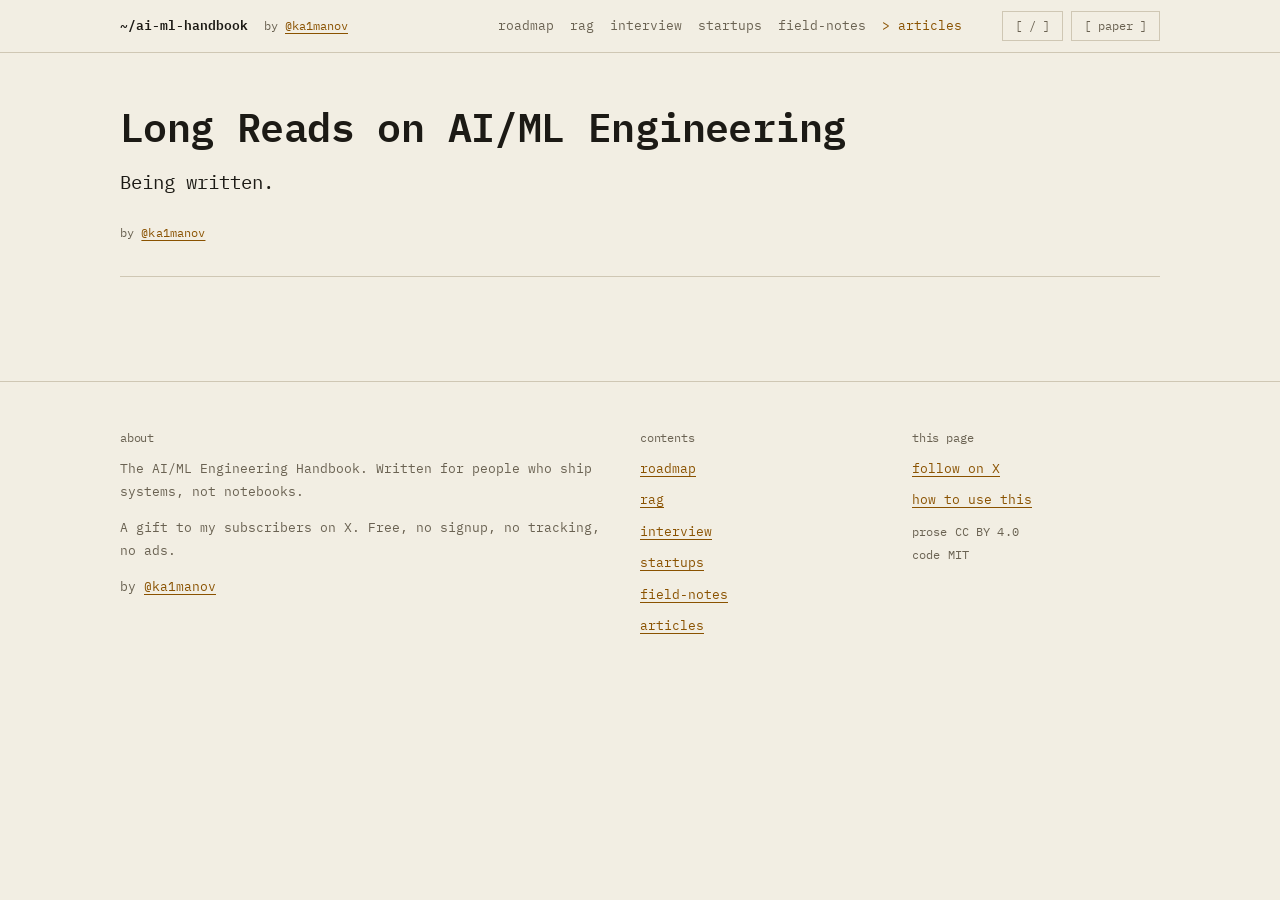
==== articles/index.html @ 07bb716d "feat: landing page, seven-stage roadmap, and page assembler Hero is a training log that doubles as t" ====
<!doctype html>
<html lang="en" data-base="../">
<head>
<meta charset="utf-8">
<meta name="viewport" content="width=device-width, initial-scale=1, viewport-fit=cover">
<title>Long Reads on AI/ML Engineering</title>
<meta name="description" content="Six deep technical articles: transformer internals, inference economics, fine-tuning decisions, evaluation engineering, vector search internals, and agent architectures.">
<link rel="canonical" href="https://ka1manov.github.io/ai-ml-handbook/articles/index.html">
<meta property="og:type" content="website">
<meta property="og:site_name" content="The AI/ML Engineering Handbook">
<meta property="og:title" content="Long Reads on AI/ML Engineering">
<meta property="og:description" content="Six deep technical articles: transformer internals, inference economics, fine-tuning decisions, evaluation engineering, vector search internals, and agent architectures.">
<meta property="og:url" content="https://ka1manov.github.io/ai-ml-handbook/articles/index.html">
<meta property="og:image" content="https://ka1manov.github.io/ai-ml-handbook/assets/img/og-articles.png">
<meta property="og:image:width" content="1200">
<meta property="og:image:height" content="630">
<meta property="og:image:alt" content="Long Reads on AI/ML Engineering — the AI/ML Engineering Handbook by @ka1manov">
<meta name="twitter:card" content="summary_large_image">
<meta name="twitter:site" content="@ka1manov">
<meta name="twitter:creator" content="@ka1manov">
<meta name="twitter:image" content="https://ka1manov.github.io/ai-ml-handbook/assets/img/og-articles.png">
<meta name="author" content="@ka1manov">
<meta name="theme-color" content="#0C0B08" media="(prefers-color-scheme: dark)">
<meta name="theme-color" content="#F2EEE3" media="(prefers-color-scheme: light)">
<script>try{document.documentElement.setAttribute('data-theme',localStorage.getItem('amh:theme')||(matchMedia('(prefers-color-scheme: light)').matches?'light':'dark'))}catch(e){document.documentElement.setAttribute('data-theme','dark')}</script>
<link rel="preconnect" href="https://fonts.googleapis.com">
<link rel="preconnect" href="https://fonts.gstatic.com" crossorigin>
<link rel="stylesheet" href="https://fonts.googleapis.com/css2?family=IBM+Plex+Mono:ital,wght@0,400;0,500;0,600;1,400&display=swap">
<link rel="stylesheet" href="../assets/css/site.css">
<link rel="icon" href="../assets/img/favicon.svg" type="image/svg+xml">
</head>
<body>
<a class="sr-only" href="#main">Skip to content</a>
<header class="topbar">
  <div class="shell topbar__inner">
    <a class="topbar__brand" href="../index.html">~/<span class="topbar__brand-long">ai-ml-</span>handbook</a>
    <span class="topbar__by">by <a href="https://x.com/ka1manov" rel="me noopener" target="_blank">@ka1manov</a></span>
    <nav class="topbar__links" aria-label="Sections">
      <a href="../index.html">roadmap</a>
      <a href="../rag.html">rag</a>
      <a href="../interview.html">interview</a>
      <a href="../startups.html">startups</a>
      <a href="../tips.html">field-notes</a>
      <a href="../articles/index.html">articles</a>
    </nav>
    <div class="topbar__tools">
      <button class="btn" type="button" data-search-open aria-label="Search the handbook">[ / ]</button>
      <button class="btn" type="button" data-theme-toggle>[ crt ]</button>
      <button class="btn" type="button" data-nav-toggle>[ menu ]</button>
    </div>
  </div>
  <div class="shell">
    <nav class="navmenu" id="navmenu" aria-label="Sections, compact" hidden>
      <a href="../index.html">roadmap</a>
      <a href="../rag.html">rag</a>
      <a href="../interview.html">interview</a>
      <a href="../startups.html">startups</a>
      <a href="../tips.html">field-notes</a>
      <a href="../articles/index.html">articles</a>
    </nav>
  </div>
</header>
<main id="main">
<div class="shell">
<section class="pagehead">
<h1>Long Reads on AI/ML Engineering</h1>
<p class="lede">Being written.</p>
<p class="meta">by <a href="https://x.com/ka1manov" rel="me noopener" target="_blank">@ka1manov</a></p>
</section>
</div>
</main>

<footer class="footer">
  <div class="shell footer__grid">
    <div>
      <h2>about</h2>
      <p>The AI/ML Engineering Handbook. Written for people who ship systems, not notebooks.</p>
      <p style="margin-top:var(--sp-3)">A gift to my subscribers on X. Free, no signup, no tracking, no ads.</p>
      <p style="margin-top:var(--sp-3)">by <a href="https://x.com/ka1manov" rel="me noopener" target="_blank">@ka1manov</a></p>
    </div>
    <div>
      <h2>contents</h2>
      <ul>
        <li><a href="../index.html">roadmap</a></li>
        <li><a href="../rag.html">rag</a></li>
        <li><a href="../interview.html">interview</a></li>
        <li><a href="../startups.html">startups</a></li>
        <li><a href="../tips.html">field-notes</a></li>
        <li><a href="../articles/index.html">articles</a></li>
      </ul>
    </div>
    <div>
      <h2>this page</h2>
      <ul>
        <li><a href="https://x.com/ka1manov" rel="noopener" target="_blank">follow on X</a></li>
        <li><a href="../index.html#how-to-use">how to use this</a></li>
        <li><span class="meta">prose CC BY 4.0<br>code MIT</span></li>
      </ul>
    </div>
  </div>
</footer>

<div class="search" id="search" role="dialog" aria-modal="true" aria-label="Search the handbook" hidden>
  <div class="search__panel">
    <input class="search__input" type="search" placeholder="search the handbook…" aria-label="Search query" autocomplete="off" spellcheck="false">
    <ul class="search__results" role="listbox" aria-label="Search results"></ul>
    <p class="search__empty" hidden>No matches.</p>
    <p class="search__foot"><span class="kbd">↑</span> <span class="kbd">↓</span> to move · <span class="kbd">enter</span> to open · <span class="kbd">esc</span> to close</p>
  </div>
</div>

<script src="../assets/js/theme.js" defer></script>
<script src="../assets/js/nav.js" defer></script>
<script src="../assets/js/search.js" defer></script>

</body>
</html>
---- assets/css/site.css ----
/* ==========================================================================
   The AI/ML Engineering Handbook — design system
   Concept: amber-phosphor CRT (dark) / line-printer output (light).
   One bold thing: the amber. Everything else stays quiet.
   ========================================================================== */

/* --------------------------------------------------------------------------
   1. Tokens — light (printout) on bare :root
   -------------------------------------------------------------------------- */
:root {
  --bg: #F2EEE3;
  --bg-raised: #FBF9F3;
  --bg-inset: #E7E1D3;
  --border: #CFC7B4;
  --border-strong: #A89C82;
  --graph: #7A7161;
  --text: #1C1A15;
  --text-dim: #6A6252;
  --accent: #8A5200;
  --accent-soft: rgba(138, 82, 0, 0.10);
  --ok: #2D6A22;
  --warn: #A33E12;
  --selection: rgba(138, 82, 0, 0.18);

  --font-mono: "IBM Plex Mono", ui-monospace, SFMono-Regular, Menlo, Consolas, monospace;
  --font-prose: var(--font-mono);

  --step--1: 13px;
  --step-body: 15px;   /* long-form reading size */
  --step-0: 16px;
  --step-1: 19px;
  --step-2: 23px;
  --step-3: 30px;
  --step-4: 40px;
  --micro: 12px;

  --measure: 66ch;
  --shell: 1120px;
  --lh-prose: 1.8;

  --sp-1: 4px;
  --sp-2: 8px;
  --sp-3: 12px;
  --sp-4: 16px;
  --sp-5: 24px;
  --sp-6: 32px;
  --sp-7: 48px;
  --sp-8: 72px;
  --sp-9: 104px;

  color-scheme: light;
}

/* Dark (CRT) — defined twice so the toggle wins in both directions
   and no color has its only definition inside a media query. */
@media (prefers-color-scheme: dark) {
  :root:not([data-theme="light"]) {
    --bg: #0C0B08;
    --bg-raised: #14120D;
    --bg-inset: #080704;
    --border: #2A2620;
    --border-strong: #4A4438;
  --graph: #7E7768;
    --graph: #7E7768;
    --text: #E2DCCE;
    --text-dim: #968E7C;
    --accent: #FFB000;
    --accent-soft: rgba(255, 176, 0, 0.09);
    --ok: #7BC96F;
    --warn: #E8804A;
    --selection: rgba(255, 176, 0, 0.22);
    color-scheme: dark;
  }
}

:root[data-theme="dark"] {
  --bg: #0C0B08;
  --bg-raised: #14120D;
  --bg-inset: #080704;
  --border: #2A2620;
  --border-strong: #4A4438;
  --text: #E2DCCE;
  --text-dim: #968E7C;
  --accent: #FFB000;
  --accent-soft: rgba(255, 176, 0, 0.09);
  --ok: #7BC96F;
  --warn: #E8804A;
  --selection: rgba(255, 176, 0, 0.22);
  color-scheme: dark;
}

/* --------------------------------------------------------------------------
   2. Reset
   -------------------------------------------------------------------------- */
*, *::before, *::after { box-sizing: border-box; }

html {
  -webkit-text-size-adjust: 100%;
  scroll-behavior: smooth;
  scroll-padding-top: 88px;
}

body {
  margin: 0;
  background: var(--bg);
  color: var(--text);
  font-family: var(--font-prose);
  font-size: var(--step-0);
  line-height: var(--lh-prose);
  font-weight: 400;
  -webkit-font-smoothing: antialiased;
  text-rendering: optimizeLegibility;
  padding-bottom: env(safe-area-inset-bottom, 0px);
  overflow-wrap: break-word;
}

::selection { background: var(--selection); }

img, svg { max-width: 100%; }
img { height: auto; }
[hidden] { display: none !important; }

:focus-visible {
  outline: 2px solid var(--accent);
  outline-offset: 2px;
  border-radius: 1px;
}
:focus:not(:focus-visible) { outline: none; }

.sr-only {
  position: absolute; width: 1px; height: 1px;
  padding: 0; margin: -1px; overflow: hidden;
  clip: rect(0 0 0 0); white-space: nowrap; border: 0;
}

/* --------------------------------------------------------------------------
   3. Shell + layout
   -------------------------------------------------------------------------- */
.shell {
  max-width: var(--shell);
  margin-inline: auto;
  padding-inline: clamp(16px, 4vw, 40px);
}

.prose { max-width: var(--measure); }
.prose > * + * { margin-top: 1.1em; }
.prose > h2 + *, .prose > h3 + *, .prose > h4 + * { margin-top: .6em; }

.scroll-x {
  overflow-x: auto;
  -webkit-overflow-scrolling: touch;
  border: 1px solid var(--border);
  background: var(--bg-raised);
}

.grid-2, .grid-3 { display: grid; gap: var(--sp-4); }
@media (min-width: 720px) { .grid-2 { grid-template-columns: repeat(2, 1fr); } }
@media (min-width: 900px) { .grid-3 { grid-template-columns: repeat(3, 1fr); } }

/* --------------------------------------------------------------------------
   4. Typography
   -------------------------------------------------------------------------- */
h1, h2, h3, h4, h5, h6 {
  font-family: var(--font-mono);
  font-weight: 600;
  line-height: 1.25;
  letter-spacing: -0.015em;
  margin: 0;
  text-wrap: balance;
}

h1 { font-size: clamp(var(--step-3), 5.2vw, var(--step-4)); }
h2 { font-size: clamp(var(--step-2), 3.4vw, var(--step-3)); }
h3 { font-size: var(--step-1); }
h4 { font-size: var(--step-0); font-weight: 600; }

.prose h2 {
  margin-top: var(--sp-8);
  padding-top: var(--sp-4);
  border-top: 1px solid var(--border);
}
.prose h3 { margin-top: var(--sp-6); }
.prose h4 { margin-top: var(--sp-5); color: var(--accent); }

p { margin: 0; }

.lede {
  font-size: var(--step-1);
  line-height: 1.65;
  color: var(--text);
}

a {
  color: var(--accent);
  text-decoration-thickness: 1px;
  text-underline-offset: 3px;
}
a:hover { background: var(--accent-soft); }

strong, b { font-weight: 600; color: var(--text); }
em, i { font-style: italic; }

small { font-size: var(--step--1); }

ul, ol { margin: 0; padding-left: 1.6em; }
.prose li + li { margin-top: .45em; }
.prose ul { list-style: none; padding-left: 1.3em; }
.prose ul > li { position: relative; }
.prose ul > li::before {
  content: "-";
  position: absolute;
  left: -1.3em;
  color: var(--accent);
}
.prose ol { list-style: decimal; }
.prose ol::marker { color: var(--accent); }

blockquote {
  margin: var(--sp-5) 0;
  padding-left: var(--sp-4);
  border-left: 2px solid var(--accent);
  color: var(--text-dim);
}

hr, .rule {
  border: 0;
  border-top: 1px solid var(--border);
  margin: var(--sp-7) 0;
}

code {
  font-family: var(--font-mono);
  font-size: 0.92em;
  background: var(--bg-inset);
  border: 1px solid var(--border);
  padding: 0.08em 0.38em;
  white-space: nowrap;
}

pre {
  margin: var(--sp-5) 0;
  padding: var(--sp-4);
  background: var(--bg-inset);
  border: 1px solid var(--border);
  overflow-x: auto;
  -webkit-overflow-scrolling: touch;
  font-size: var(--step--1);
  line-height: 1.7;
  tab-size: 2;
}
pre code {
  background: none; border: 0; padding: 0;
  white-space: pre; font-size: inherit;
}

/* Minimal, hand-applied highlighting. No library, no runtime cost. */
.c-kw { color: var(--accent); }
.c-str { color: var(--ok); }
.c-num { color: var(--ok); }
.c-com { color: var(--text-dim); font-style: italic; }
.c-fn { color: var(--text); font-weight: 600; }

/* --------------------------------------------------------------------------
   5. Tables — nvidia-smi ruling: the border does the separating
   -------------------------------------------------------------------------- */
table {
  border-collapse: collapse;
  width: 100%;
  min-width: 520px;
  font-size: var(--step--1);
  line-height: 1.6;
}
caption {
  caption-side: bottom;
  padding-top: var(--sp-3);
  color: var(--text-dim);
  font-size: var(--micro);
  text-align: left;
}
th, td {
  padding: var(--sp-3) var(--sp-4);
  text-align: left;
  vertical-align: top;
  border-bottom: 1px solid var(--border);
}
th {
  font-weight: 600;
  color: var(--accent);
  border-bottom: 1px solid var(--border-strong);
  white-space: nowrap;
}
tbody tr:last-child td { border-bottom: 0; }
td code { white-space: nowrap; }

/* --------------------------------------------------------------------------
   6. Window chrome
   -------------------------------------------------------------------------- */
.win {
  border: 1px solid var(--border);
  background: var(--bg-raised);
}
.win__bar {
  display: flex;
  align-items: center;
  gap: var(--sp-3);
  padding: var(--sp-2) var(--sp-3);
  border-bottom: 1px solid var(--border);
  background: var(--bg-inset);
  font-size: var(--micro);
  color: var(--text-dim);
}
.win__dots { letter-spacing: 0.1em; color: var(--graph); }
.win__title { flex: 1; min-width: 0; overflow: hidden; text-overflow: ellipsis; white-space: nowrap; }
.win__body { padding: var(--sp-5); }
@media (min-width: 720px) { .win__body { padding: var(--sp-6); } }

/* --------------------------------------------------------------------------
   7. Prompt lines + log lines
   -------------------------------------------------------------------------- */
.prompt {
  font-size: var(--step--1);
  color: var(--text-dim);
  margin: 0 0 var(--sp-3);
}
.prompt::before {
  content: "$ ";
  color: var(--accent);
}

.cursor {
  display: inline-block;
  width: 0.55em;
  height: 1.05em;
  background: var(--accent);
  vertical-align: text-bottom;
  animation: blink 1.15s steps(2, start) infinite;
}
@keyframes blink { to { visibility: hidden; } }

/* Metadata as a log line, never as middle-dot-joined chrome */
.meta {
  font-size: var(--micro);
  color: var(--text-dim);
  letter-spacing: 0.01em;
}
.meta b { color: var(--text-dim); font-weight: 400; }
.meta .k { color: var(--text-dim); }
.meta .v { color: var(--text); }
.meta .sep { color: var(--graph); padding-inline: var(--sp-2); }

.log { font-size: var(--step--1); line-height: 1.85; }
.log__row { display: block; }
.log__t { display: none; }
.log__lvl { color: var(--text-dim); margin-right: var(--sp-2); }
.log__msg { display: inline; }

/* The timestamp column is atmosphere, not information: it only appears
   where there is room for it without squeezing the message. */
@media (min-width: 620px) {
  .log__row { display: flex; gap: var(--sp-3); align-items: baseline; }
  .log__t { display: block; color: var(--text-dim); flex: none; }
  .log__lvl { flex: none; width: 5.5ch; margin-right: 0; }
  .log__msg { display: block; min-width: 0; }
}
.log__lvl--ok { color: var(--ok); }
.log__lvl--warn { color: var(--warn); }

/* --------------------------------------------------------------------------
   8. Topbar + footer
   -------------------------------------------------------------------------- */
.topbar {
  position: sticky;
  top: 0;
  z-index: 40;
  background: var(--bg);
  border-bottom: 1px solid var(--border);
  padding-top: env(safe-area-inset-top, 0px);
}
.topbar__inner {
  display: flex;
  align-items: center;
  flex-wrap: wrap;
  gap: var(--sp-3);
  min-height: 52px;
  padding-block: var(--sp-2);
}
@media (min-width: 620px) { .topbar__inner { gap: var(--sp-4); } }
.topbar__brand {
  font-weight: 600;
  font-size: var(--step--1);
  color: var(--text);
  text-decoration: none;
  white-space: nowrap;
}
.topbar__brand:hover { background: none; color: var(--accent); }
/* The byline is repeated in the page header and footer, so the topbar
   can drop it rather than overflow on a phone. */
.topbar__by { display: none; }
.topbar__brand-long { display: none; }
@media (min-width: 560px) { .topbar__brand-long { display: inline; } }
@media (min-width: 720px) {
  .topbar__by {
    display: inline;
    font-size: var(--micro);
    color: var(--text-dim);
    white-space: nowrap;
  }
}
.topbar__links {
  display: none;
  gap: var(--sp-4);
  margin-left: auto;
  font-size: var(--step--1);
}
.topbar__links a { color: var(--text-dim); text-decoration: none; }
.topbar__links a:hover { color: var(--accent); background: none; }
.topbar__links a[aria-current="page"] { color: var(--accent); }
.topbar__links a[aria-current="page"]::before { content: "> "; }
.topbar__tools { display: flex; gap: var(--sp-2); margin-left: auto; }
@media (min-width: 1000px) {
  .topbar__links { display: flex; }
  .topbar__tools { margin-left: var(--sp-5); }
}

.btn {
  font-family: var(--font-mono);
  font-size: var(--micro);
  color: var(--text-dim);
  background: transparent;
  border: 1px solid var(--border);
  padding: var(--sp-1) var(--sp-3);
  cursor: pointer;
  white-space: nowrap;
  line-height: 1.7;
}
.btn:hover { color: var(--accent); border-color: var(--border-strong); }
.btn[aria-pressed="true"] { color: var(--accent); border-color: var(--accent); }

.navmenu {
  display: grid;
  gap: var(--sp-1);
  padding: var(--sp-4) 0 var(--sp-5);
  border-top: 1px solid var(--border);
  font-size: var(--step--1);
}
.navmenu a { color: var(--text-dim); text-decoration: none; padding: var(--sp-1) 0; }
.navmenu a[aria-current="page"] { color: var(--accent); }
@media (min-width: 1000px) { .navmenu, [data-nav-toggle] { display: none; } }

.footer {
  border-top: 1px solid var(--border);
  margin-top: var(--sp-9);
  padding-block: var(--sp-7) var(--sp-8);
  font-size: var(--step--1);
  color: var(--text-dim);
}
.footer a { color: var(--accent); }
.footer__grid { display: grid; gap: var(--sp-5); }
@media (min-width: 720px) { .footer__grid { grid-template-columns: 2fr 1fr 1fr; } }
.footer h2 { font-size: var(--micro); color: var(--text-dim); font-weight: 400; margin-bottom: var(--sp-3); }
.footer ul { list-style: none; padding: 0; display: grid; gap: var(--sp-2); }

/* Follow card — the one place the accent fills rather than outlines */
.follow {
  border: 1px solid var(--accent);
  background: var(--accent-soft);
  padding: var(--sp-5);
  margin-top: var(--sp-8);
  max-width: var(--measure);
  font-size: var(--step-body);
  line-height: 1.75;
}
.follow p { margin: 0; }
.follow p + p { margin-top: var(--sp-3); }

/* --------------------------------------------------------------------------
   9. Tags
   -------------------------------------------------------------------------- */
.tag {
  display: inline-block;
  font-size: var(--micro);
  line-height: 1.6;
  padding: 0 var(--sp-2);
  border: 1px solid var(--border);
  color: var(--text-dim);
  white-space: nowrap;
}
.tag--junior { color: var(--ok); border-color: currentColor; }
.tag--mid { color: var(--accent); border-color: currentColor; }
.tag--senior { color: var(--warn); border-color: currentColor; }

/* --------------------------------------------------------------------------
   10. Callouts
   -------------------------------------------------------------------------- */
.callout {
  margin: var(--sp-6) 0;
  padding: var(--sp-4) var(--sp-5);
  border: 1px solid var(--border);
  border-left-width: 2px;
  background: var(--bg-raised);
  max-width: var(--measure);
  font-size: var(--step-body);
  line-height: 1.75;
}
.callout > * + * { margin-top: var(--sp-3); }
.callout__label {
  display: block;
  font-size: var(--micro);
  color: var(--text-dim);
  margin-bottom: var(--sp-2);
}
.callout--note { border-left-color: var(--accent); }
.callout--note .callout__label { color: var(--accent); }
.callout--warn { border-left-color: var(--warn); }
.callout--warn .callout__label { color: var(--warn); }
.callout--kill { border-left-color: var(--warn); background: var(--bg-inset); }
.callout--kill .callout__label { color: var(--warn); }

/* --------------------------------------------------------------------------
   11. Roadmap — stages, tqdm bars, nodes
   -------------------------------------------------------------------------- */
.stage { margin-top: var(--sp-8); scroll-margin-top: 88px; }
/* Block layout, not flex: a flex item's max-width clamps its hypothetical
   main size, so `flex-basis:100%` would stop forcing its own line. */
.stage__head {
  padding-bottom: var(--sp-4);
  border-bottom: 1px solid var(--border-strong);
}
.stage__num {
  font-size: var(--step-1);
  color: var(--accent);
  font-weight: 600;
  margin-right: var(--sp-3);
}
.stage__title { display: inline; font-size: var(--step-2); }
.stage__sub {
  max-width: 76ch;
  font-size: var(--step--1);
  color: var(--text-dim);
  margin-top: var(--sp-3);
}

/* tqdm-style bar. Filled cells are amber, empty cells are hairline grey. */
.bar {
  font-size: var(--step--1);
  letter-spacing: 0.02em;
  white-space: nowrap;
  color: var(--graph);
}
.bar__fill { color: var(--accent); }
.bar__pct { color: var(--text-dim); margin-left: var(--sp-2); }

.nodes { list-style: none; padding: 0; margin: var(--sp-5) 0 0; }
.node {
  display: flex;
  gap: var(--sp-4);
  padding: var(--sp-5) 0;
  border-bottom: 1px solid var(--border);
}
.node:last-child { border-bottom: 0; }
.node__check {
  flex: none;
  width: 15px;
  height: 15px;
  margin-top: 6px;
  accent-color: var(--accent);
  cursor: pointer;
}
.node__body { min-width: 0; flex: 1; }
.node__body h3 { font-size: var(--step-0); }
.node__body h3 label { cursor: pointer; }
.node__check:checked ~ .node__body h3 label { color: var(--text-dim); text-decoration: line-through; }
.node__body p {
  margin-top: var(--sp-3);
  max-width: 66ch;
  font-size: var(--step-body);
  line-height: 1.75;
}
.node__why b, .node__prove b { color: var(--accent); font-weight: 600; }
.node__prove { border-left: 1px solid var(--border); padding-left: var(--sp-4); }
.node__time { color: var(--text-dim); font-size: var(--micro); }

.progress-dash {
  display: flex;
  flex-wrap: wrap;
  align-items: center;
  gap: var(--sp-3);
  padding: var(--sp-4);
  border: 1px solid var(--border);
  background: var(--bg-raised);
  font-size: var(--step--1);
}
.progress-dash__track {
  flex: 1;
  min-width: 140px;
  height: 6px;
  background: var(--bg-inset);
  border: 1px solid var(--border);
}
.progress-dash__fill { height: 100%; background: var(--accent); width: 0; }

/* --------------------------------------------------------------------------
   12. Read progress bar
   -------------------------------------------------------------------------- */
.readbar-track {
  position: fixed;
  top: 0; left: 0; right: 0;
  height: 2px;
  z-index: 60;
  background: transparent;
  pointer-events: none;
}
.readbar { height: 100%; width: 0; background: var(--accent); }

/* --------------------------------------------------------------------------
   13. Interview — filters + Q/A
   -------------------------------------------------------------------------- */
.filters {
  display: flex;
  flex-wrap: wrap;
  gap: var(--sp-2);
  margin-top: var(--sp-3);
}
.filters__label {
  width: 100%;
  font-size: var(--micro);
  color: var(--text-dim);
  margin-bottom: var(--sp-1);
}

.qa {
  border-bottom: 1px solid var(--border);
  padding: var(--sp-4) 0;
}
.qa__head { display: flex; gap: var(--sp-3); align-items: baseline; }
.qa__tags { flex: none; display: flex; gap: var(--sp-2); }
.qa details { min-width: 0; flex: 1; }
.qa__q {
  cursor: pointer;
  font-weight: 500;
  list-style: none;
  font-size: var(--step-0);
  line-height: 1.55;
}
.qa__q::-webkit-details-marker { display: none; }
.qa__q::before {
  content: "+ ";
  color: var(--accent);
  font-weight: 600;
}
.qa details[open] .qa__q::before { content: "- "; }
.qa details[open] .qa__q { color: var(--accent); }
.qa__a {
  margin-top: var(--sp-4);
  padding-left: var(--sp-4);
  border-left: 1px solid var(--border);
  font-size: var(--step-body);
  line-height: 1.8;
  max-width: 68ch;
}
.qa__a > * + * { margin-top: var(--sp-3); }
.qa__weak b { color: var(--warn); }
.qa__strong b { color: var(--ok); }
.qa[data-known="1"] .qa__q { color: var(--text-dim); }

/* --------------------------------------------------------------------------
   14. Search overlay
   -------------------------------------------------------------------------- */
.search {
  position: fixed;
  inset: 0;
  z-index: 80;
  background: color-mix(in srgb, var(--bg) 88%, transparent);
  padding: clamp(24px, 10vh, 120px) var(--sp-4) var(--sp-4);
}
.search__panel {
  max-width: 640px;
  margin-inline: auto;
  border: 1px solid var(--graph);
  background: var(--bg-raised);
  max-height: 70vh;
  display: flex;
  flex-direction: column;
}
.search__input {
  width: 100%;
  font-family: var(--font-mono);
  font-size: var(--step-0);
  color: var(--text);
  background: transparent;
  border: 0;
  border-bottom: 1px solid var(--border);
  padding: var(--sp-4);
}
.search__input:focus { outline: none; border-bottom-color: var(--accent); }
.search__input::placeholder { color: var(--text-dim); }
.search__results { overflow-y: auto; list-style: none; margin: 0; padding: var(--sp-2) 0; }
.search__hit a {
  display: block;
  padding: var(--sp-2) var(--sp-4);
  text-decoration: none;
  color: var(--text);
  font-size: var(--step--1);
}
.search__hit[aria-selected="true"] a,
.search__hit a:hover { background: var(--accent-soft); color: var(--accent); }
.search__hit .s { display: block; color: var(--text-dim); font-size: var(--micro); }
.search__empty { padding: var(--sp-5) var(--sp-4); color: var(--text-dim); font-size: var(--step--1); }
.search__foot {
  border-top: 1px solid var(--border);
  padding: var(--sp-2) var(--sp-4);
  font-size: var(--micro);
  color: var(--text-dim);
}

.kbd {
  display: inline-block;
  border: 1px solid var(--border);
  background: var(--bg-inset);
  padding: 0 var(--sp-2);
  font-size: var(--micro);
  color: var(--text-dim);
}

/* --------------------------------------------------------------------------
   15. File tree
   -------------------------------------------------------------------------- */
.tree { list-style: none; padding: 0; margin: 0; font-size: var(--step--1); }
.tree__item { display: flex; gap: var(--sp-3); align-items: baseline; padding: var(--sp-1) 0; }
.tree__pre { color: var(--graph); flex: none; }
.tree__item a { text-decoration: none; }
.tree__item a:hover { text-decoration: underline; background: none; }
.tree__note { color: var(--text-dim); font-size: var(--micro); }

/* --------------------------------------------------------------------------
   16. Cards
   -------------------------------------------------------------------------- */
.card {
  border: 1px solid var(--border);
  background: var(--bg-raised);
  padding: var(--sp-5);
}
.card h3 { font-size: var(--step-0); }
.card h3 a { text-decoration: none; }
.card h3 a:hover { text-decoration: underline; background: none; }
.card p { margin-top: var(--sp-3); font-size: var(--step-body); color: var(--text-dim); line-height: 1.7; }
.card .meta { margin-top: var(--sp-4); display: block; }

/* --------------------------------------------------------------------------
   17. Tips
   -------------------------------------------------------------------------- */
.tip {
  display: flex;
  gap: var(--sp-4);
  padding: var(--sp-4) 0;
  border-bottom: 1px solid var(--border);
  max-width: var(--measure);
}
.tip__n { flex: none; color: var(--text-dim); font-size: var(--step--1); width: 3ch; }
.tip__body { min-width: 0; max-width: 66ch; font-size: var(--step-body); line-height: 1.8; }
.tip__body b { display: block; color: var(--text); font-size: var(--step-0); margin-bottom: var(--sp-2); }

/* --------------------------------------------------------------------------
   18. Diagrams
   -------------------------------------------------------------------------- */
.fig { margin: var(--sp-7) 0; }
.fig svg { display: block; width: 100%; height: auto; }
.fig figcaption {
  margin-top: var(--sp-3);
  font-size: var(--micro);
  color: var(--text-dim);
  max-width: var(--measure);
}
.dg-box { fill: var(--bg-raised); stroke: var(--graph); stroke-width: 1; }
.dg-box--accent { fill: var(--accent-soft); stroke: var(--accent); }
.dg-line { stroke: var(--graph); stroke-width: 1; fill: none; }
.dg-line--accent { stroke: var(--accent); stroke-width: 1.5; fill: none; }
.dg-text { fill: var(--text); font-family: var(--font-mono); font-size: 12px; }
.dg-text--dim { fill: var(--text-dim); font-family: var(--font-mono); font-size: 11px; }
.dg-text--accent { fill: var(--accent); font-family: var(--font-mono); font-size: 11px; }
.dg-fill { fill: var(--graph); }
.dg-fill--accent { fill: var(--accent); }

/* --------------------------------------------------------------------------
   19. Page header
   -------------------------------------------------------------------------- */
.pagehead { padding-block: var(--sp-7) var(--sp-6); border-bottom: 1px solid var(--border); }
.pagehead h1 { margin-bottom: var(--sp-4); }
.pagehead .lede { max-width: var(--measure); }
.pagehead .meta { margin-top: var(--sp-5); display: block; }

.toc {
  margin-top: var(--sp-6);
  padding: var(--sp-4) var(--sp-5);
  border: 1px solid var(--border);
  background: var(--bg-raised);
  max-width: var(--measure);
}
.toc h2 { font-size: var(--micro); color: var(--text-dim); font-weight: 400; margin: 0 0 var(--sp-3); border: 0; padding: 0; }
.toc ol { list-style: none; padding: 0; margin: 0; counter-reset: toc; display: grid; gap: var(--sp-1); }
.toc li { counter-increment: toc; font-size: var(--step--1); }
.toc li::before { content: counter(toc, decimal-leading-zero) "  "; color: var(--text-dim); }
.toc a { text-decoration: none; color: var(--text); }
.toc a:hover { color: var(--accent); background: none; }

main { display: block; }
.section { padding-top: var(--sp-8); }

/* --------------------------------------------------------------------------
   20. Motion + print
   -------------------------------------------------------------------------- */
@media (prefers-reduced-motion: reduce) {
  *, *::before, *::after {
    animation-duration: 0.001ms !important;
    animation-iteration-count: 1 !important;
    transition-duration: 0.001ms !important;
    scroll-behavior: auto !important;
  }
  .cursor { visibility: visible !important; }
}

@media print {
  .topbar, .footer, .readbar-track, .search, .filters, .btn { display: none !important; }
  body { background: #fff; color: #000; }
  .prose, .qa__a { max-width: none; }
  details { display: block; }
  details > summary { list-style: none; }
}
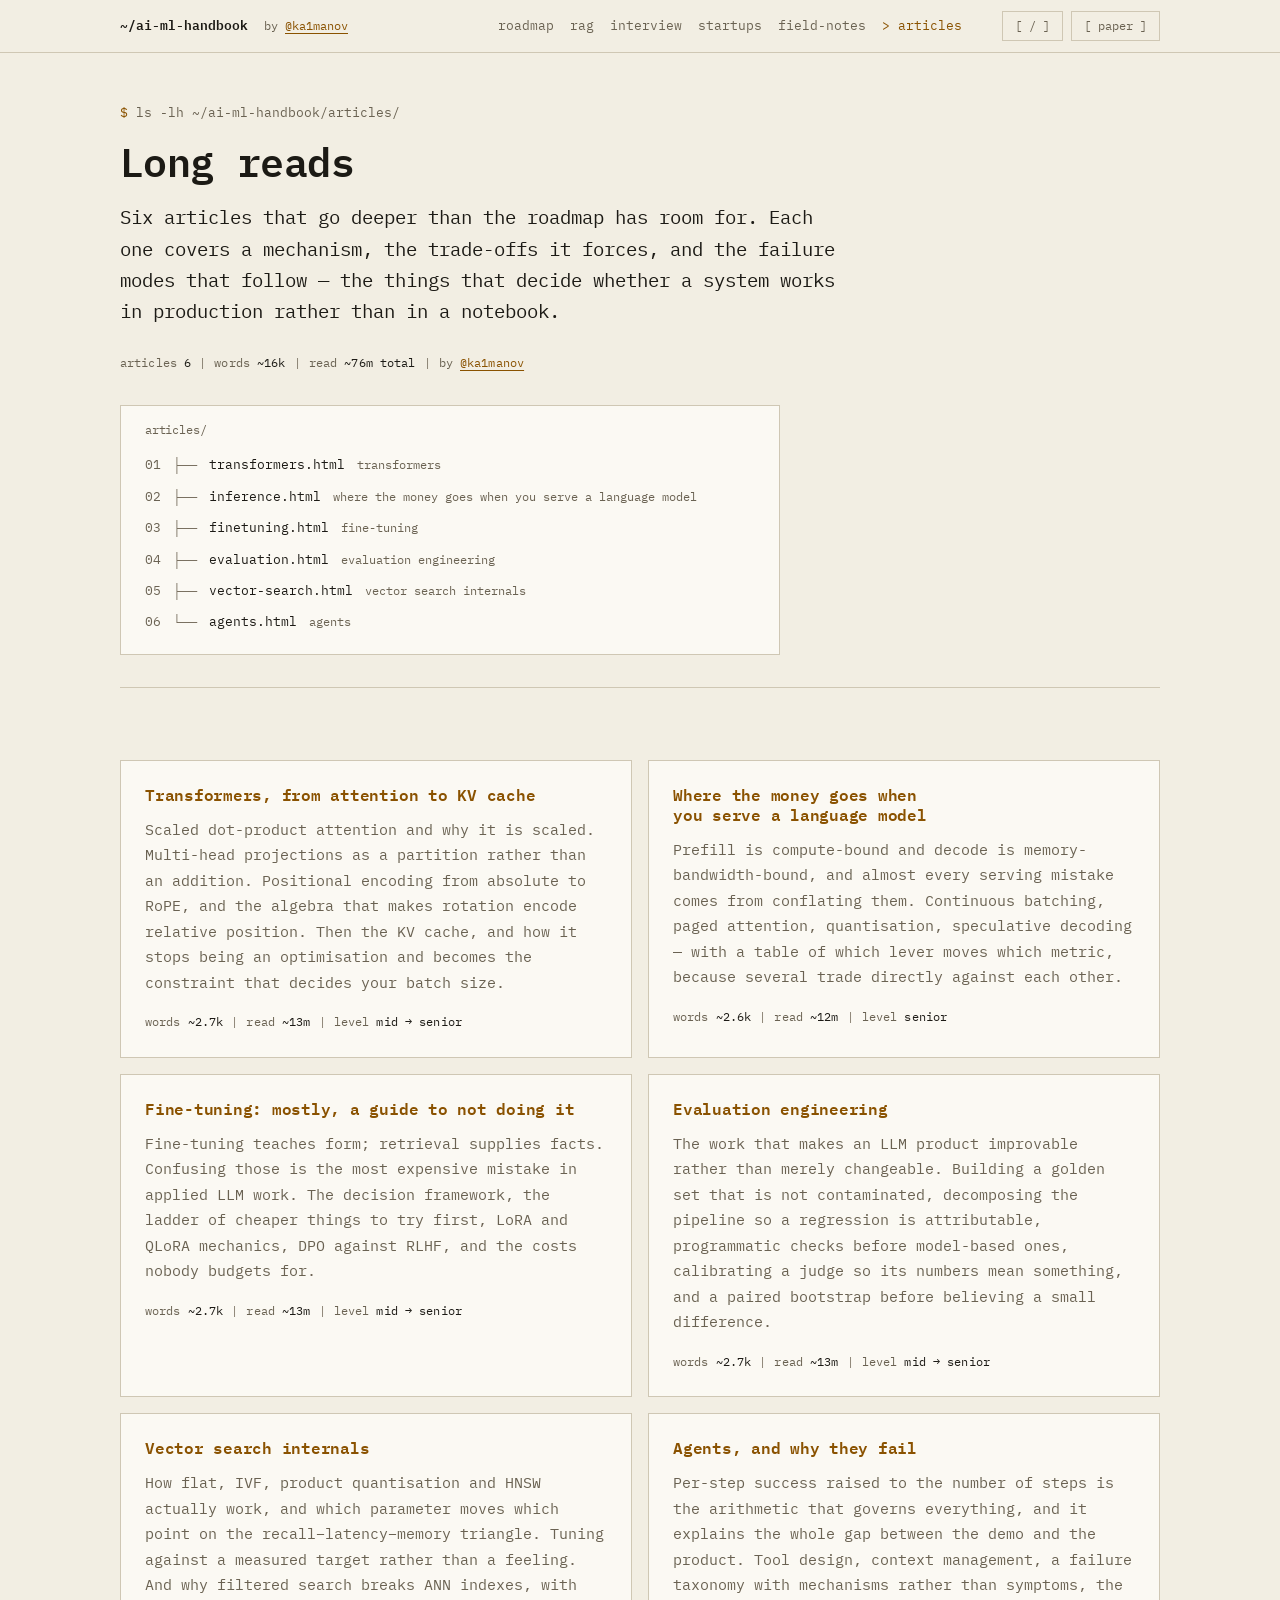
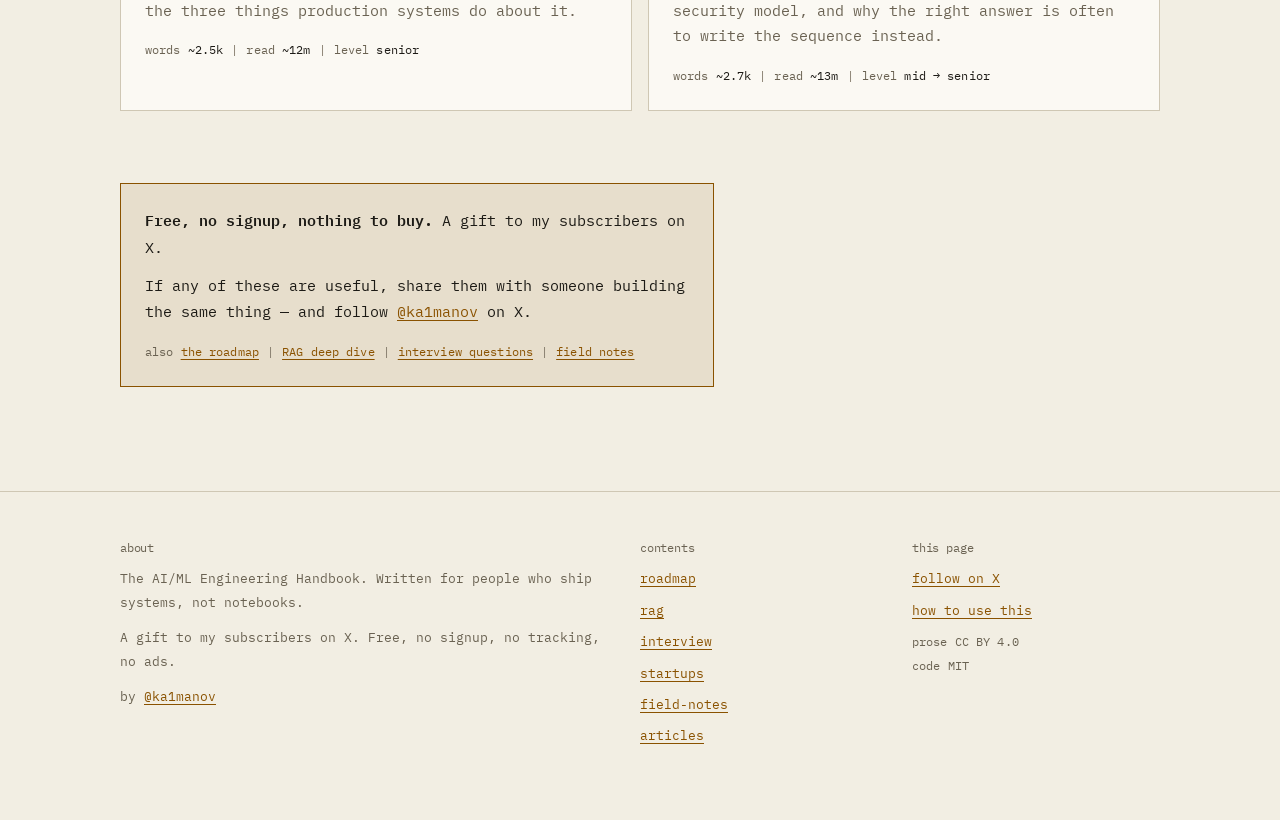
==== commit 396e6222: "feat(articles): vector search internals, agents, and the article index Co-Authored-By: Claude Opus 5" ====
--- a/articles/index.html
+++ b/articles/index.html
@@ -4,12 +4,12 @@
 <meta charset="utf-8">
 <meta name="viewport" content="width=device-width, initial-scale=1, viewport-fit=cover">
 <title>Long Reads on AI/ML Engineering</title>
-<meta name="description" content="Six deep technical articles: transformer internals, inference economics, fine-tuning decisions, evaluation engineering, vector search internals, and agent architectures.">
+<meta name="description" content="Six deep technical articles — transformer internals, inference economics, fine-tuning decisions, evaluation engineering, vector search internals, and agent architectures.">
 <link rel="canonical" href="https://ka1manov.github.io/ai-ml-handbook/articles/index.html">
 <meta property="og:type" content="website">
 <meta property="og:site_name" content="The AI/ML Engineering Handbook">
 <meta property="og:title" content="Long Reads on AI/ML Engineering">
-<meta property="og:description" content="Six deep technical articles: transformer internals, inference economics, fine-tuning decisions, evaluation engineering, vector search internals, and agent architectures.">
+<meta property="og:description" content="Six deep technical articles — transformer internals, inference economics, fine-tuning decisions, evaluation engineering, vector search internals, and agent architectures.">
 <meta property="og:url" content="https://ka1manov.github.io/ai-ml-handbook/articles/index.html">
 <meta property="og:image" content="https://ka1manov.github.io/ai-ml-handbook/assets/img/og-articles.png">
 <meta property="og:image:width" content="1200">
@@ -62,11 +62,67 @@
 </header>
 <main id="main">
 <div class="shell">
+
 <section class="pagehead">
-<h1>Long Reads on AI/ML Engineering</h1>
-<p class="lede">Being written.</p>
-<p class="meta">by <a href="https://x.com/ka1manov" rel="me noopener" target="_blank">@ka1manov</a></p>
+  <p class="prompt">ls -lh ~/ai-ml-handbook/articles/</p>
+  <h1>Long reads</h1>
+  <p class="lede">Six articles that go deeper than the roadmap has room for. Each one covers a mechanism, the trade-offs it forces, and the failure modes that follow — the things that decide whether a system works in production rather than in a notebook.</p>
+  <p class="meta"><span class="k">articles</span> <span class="v">6</span><span class="sep">|</span><span class="k">words</span> <span class="v">~16k</span><span class="sep">|</span><span class="k">read</span> <span class="v">~76m total</span><span class="sep">|</span><span class="k">by</span> <span class="v"><a href="https://x.com/ka1manov" rel="me noopener" target="_blank">@ka1manov</a></span></p>
+
+  <div class="toc" style="margin-top:var(--sp-6)">
+    <h2>articles/</h2>
+    <ul class="tree">
+      <li class="tree__item"><span class="tree__pre">├──</span><a href="transformers.html">transformers.html</a><span class="tree__note">transformers</span></li>
+      <li class="tree__item"><span class="tree__pre">├──</span><a href="inference.html">inference.html</a><span class="tree__note">where the money goes when you serve a language model</span></li>
+      <li class="tree__item"><span class="tree__pre">├──</span><a href="finetuning.html">finetuning.html</a><span class="tree__note">fine-tuning</span></li>
+      <li class="tree__item"><span class="tree__pre">├──</span><a href="evaluation.html">evaluation.html</a><span class="tree__note">evaluation engineering</span></li>
+      <li class="tree__item"><span class="tree__pre">├──</span><a href="vector-search.html">vector-search.html</a><span class="tree__note">vector search internals</span></li>
+      <li class="tree__item"><span class="tree__pre">└──</span><a href="agents.html">agents.html</a><span class="tree__note">agents</span></li>
+    </ul>
+  </div>
 </section>
+
+<section class="section">
+  <div class="grid-2">
+    <div class="card">
+      <h3><a href="transformers.html">Transformers, from attention to KV cache</a></h3>
+      <p>Scaled dot-product attention and why it is scaled. Multi-head projections as a partition rather than an addition. Positional encoding from absolute to RoPE, and the algebra that makes rotation encode relative position. Then the KV cache, and how it stops being an optimisation and becomes the constraint that decides your batch size.</p>
+      <span class="meta"><span class="k">words</span> <span class="v">~2.7k</span><span class="sep">|</span><span class="k">read</span> <span class="v">~13m</span><span class="sep">|</span><span class="k">level</span> <span class="v">mid → senior</span></span>
+    </div>
+    <div class="card">
+      <h3><a href="inference.html">Where the money goes when you serve a language model</a></h3>
+      <p>Prefill is compute-bound and decode is memory-bandwidth-bound, and almost every serving mistake comes from conflating them. Continuous batching, paged attention, quantisation, speculative decoding — with a table of which lever moves which metric, because several trade directly against each other.</p>
+      <span class="meta"><span class="k">words</span> <span class="v">~2.6k</span><span class="sep">|</span><span class="k">read</span> <span class="v">~12m</span><span class="sep">|</span><span class="k">level</span> <span class="v">senior</span></span>
+    </div>
+    <div class="card">
+      <h3><a href="finetuning.html">Fine-tuning: mostly, a guide to not doing it</a></h3>
+      <p>Fine-tuning teaches form; retrieval supplies facts. Confusing those is the most expensive mistake in applied LLM work. The decision framework, the ladder of cheaper things to try first, LoRA and QLoRA mechanics, DPO against RLHF, and the costs nobody budgets for.</p>
+      <span class="meta"><span class="k">words</span> <span class="v">~2.7k</span><span class="sep">|</span><span class="k">read</span> <span class="v">~13m</span><span class="sep">|</span><span class="k">level</span> <span class="v">mid → senior</span></span>
+    </div>
+    <div class="card">
+      <h3><a href="evaluation.html">Evaluation engineering</a></h3>
+      <p>The work that makes an LLM product improvable rather than merely changeable. Building a golden set that is not contaminated, decomposing the pipeline so a regression is attributable, programmatic checks before model-based ones, calibrating a judge so its numbers mean something, and a paired bootstrap before believing a small difference.</p>
+      <span class="meta"><span class="k">words</span> <span class="v">~2.7k</span><span class="sep">|</span><span class="k">read</span> <span class="v">~13m</span><span class="sep">|</span><span class="k">level</span> <span class="v">mid → senior</span></span>
+    </div>
+    <div class="card">
+      <h3><a href="vector-search.html">Vector search internals</a></h3>
+      <p>How flat, IVF, product quantisation and HNSW actually work, and which parameter moves which point on the recall–latency–memory triangle. Tuning against a measured target rather than a feeling. And why filtered search breaks ANN indexes, with the three things production systems do about it.</p>
+      <span class="meta"><span class="k">words</span> <span class="v">~2.5k</span><span class="sep">|</span><span class="k">read</span> <span class="v">~12m</span><span class="sep">|</span><span class="k">level</span> <span class="v">senior</span></span>
+    </div>
+    <div class="card">
+      <h3><a href="agents.html">Agents, and why they fail</a></h3>
+      <p>Per-step success raised to the number of steps is the arithmetic that governs everything, and it explains the whole gap between the demo and the product. Tool design, context management, a failure taxonomy with mechanisms rather than symptoms, the security model, and why the right answer is often to write the sequence instead.</p>
+      <span class="meta"><span class="k">words</span> <span class="v">~2.7k</span><span class="sep">|</span><span class="k">read</span> <span class="v">~13m</span><span class="sep">|</span><span class="k">level</span> <span class="v">mid → senior</span></span>
+    </div>
+  </div>
+
+  <div class="follow">
+    <p><b>Free, no signup, nothing to buy.</b> A gift to my subscribers on X.</p>
+    <p>If any of these are useful, share them with someone building the same thing — and follow <a href="https://x.com/ka1manov" rel="me noopener" target="_blank">@ka1manov</a> on X.</p>
+    <p class="meta" style="margin-top:var(--sp-4)"><span class="k">also</span> <span class="v"><a href="../index.html">the roadmap</a></span><span class="sep">|</span><span class="v"><a href="../rag.html">RAG deep dive</a></span><span class="sep">|</span><span class="v"><a href="../interview.html">interview questions</a></span><span class="sep">|</span><span class="v"><a href="../tips.html">field notes</a></span></p>
+  </div>
+</section>
+
 </div>
 </main>
 
--- a/assets/css/site.css
+++ b/assets/css/site.css
@@ -178,6 +178,13 @@
   margin-top: var(--sp-8);
   padding-top: var(--sp-4);
   border-top: 1px solid var(--border);
+  scroll-margin-top: 88px;
+}
+/* A section already supplies its own leading space and boundary. */
+.prose > h2:first-child {
+  margin-top: 0;
+  padding-top: 0;
+  border-top: 0;
 }
 .prose h3 { margin-top: var(--sp-6); }
 .prose h4 { margin-top: var(--sp-5); color: var(--accent); }
@@ -806,6 +813,53 @@
 main { display: block; }
 .section { padding-top: var(--sp-8); }
 
+/* Long pages get a persistent contents rail in the space the 66ch
+   measure leaves empty. The aside comes first in the DOM so that it
+   reads at the top on a phone, and is placed right on wide screens. */
+.withaside { display: block; }
+.withaside__nav { margin-bottom: var(--sp-6); }
+@media (min-width: 1180px) {
+  .withaside {
+    display: grid;
+    grid-template-columns: minmax(0, 1fr) 216px;
+    column-gap: var(--sp-8);
+    align-items: start;
+  }
+  .withaside__main { grid-column: 1; grid-row: 1; }
+  .withaside__nav {
+    grid-column: 2;
+    grid-row: 1;
+    position: sticky;
+    top: 76px;
+    margin-bottom: 0;
+    max-height: calc(100vh - 100px);
+    overflow-y: auto;
+  }
+}
+
+/* Contents rail */
+.rail { border-left: 1px solid var(--border); padding-left: var(--sp-4); }
+.rail h2 {
+  font-size: var(--micro);
+  color: var(--text-dim);
+  font-weight: 400;
+  margin: 0 0 var(--sp-3);
+  border: 0;
+  padding: 0;
+}
+.rail ol { list-style: none; padding: 0; margin: 0; counter-reset: rail; display: grid; gap: var(--sp-1); }
+.rail li { counter-increment: rail; font-size: var(--micro); line-height: 1.5; }
+.rail a {
+  display: block;
+  padding: 3px 0;
+  text-decoration: none;
+  color: var(--text-dim);
+}
+.rail a::before { content: counter(rail, decimal-leading-zero) "  "; color: var(--graph); }
+.rail a:hover { color: var(--accent); background: none; }
+.rail a[aria-current="true"] { color: var(--accent); }
+.rail a[aria-current="true"]::before { color: var(--accent); }
+
 /* --------------------------------------------------------------------------
    20. Motion + print
    -------------------------------------------------------------------------- */
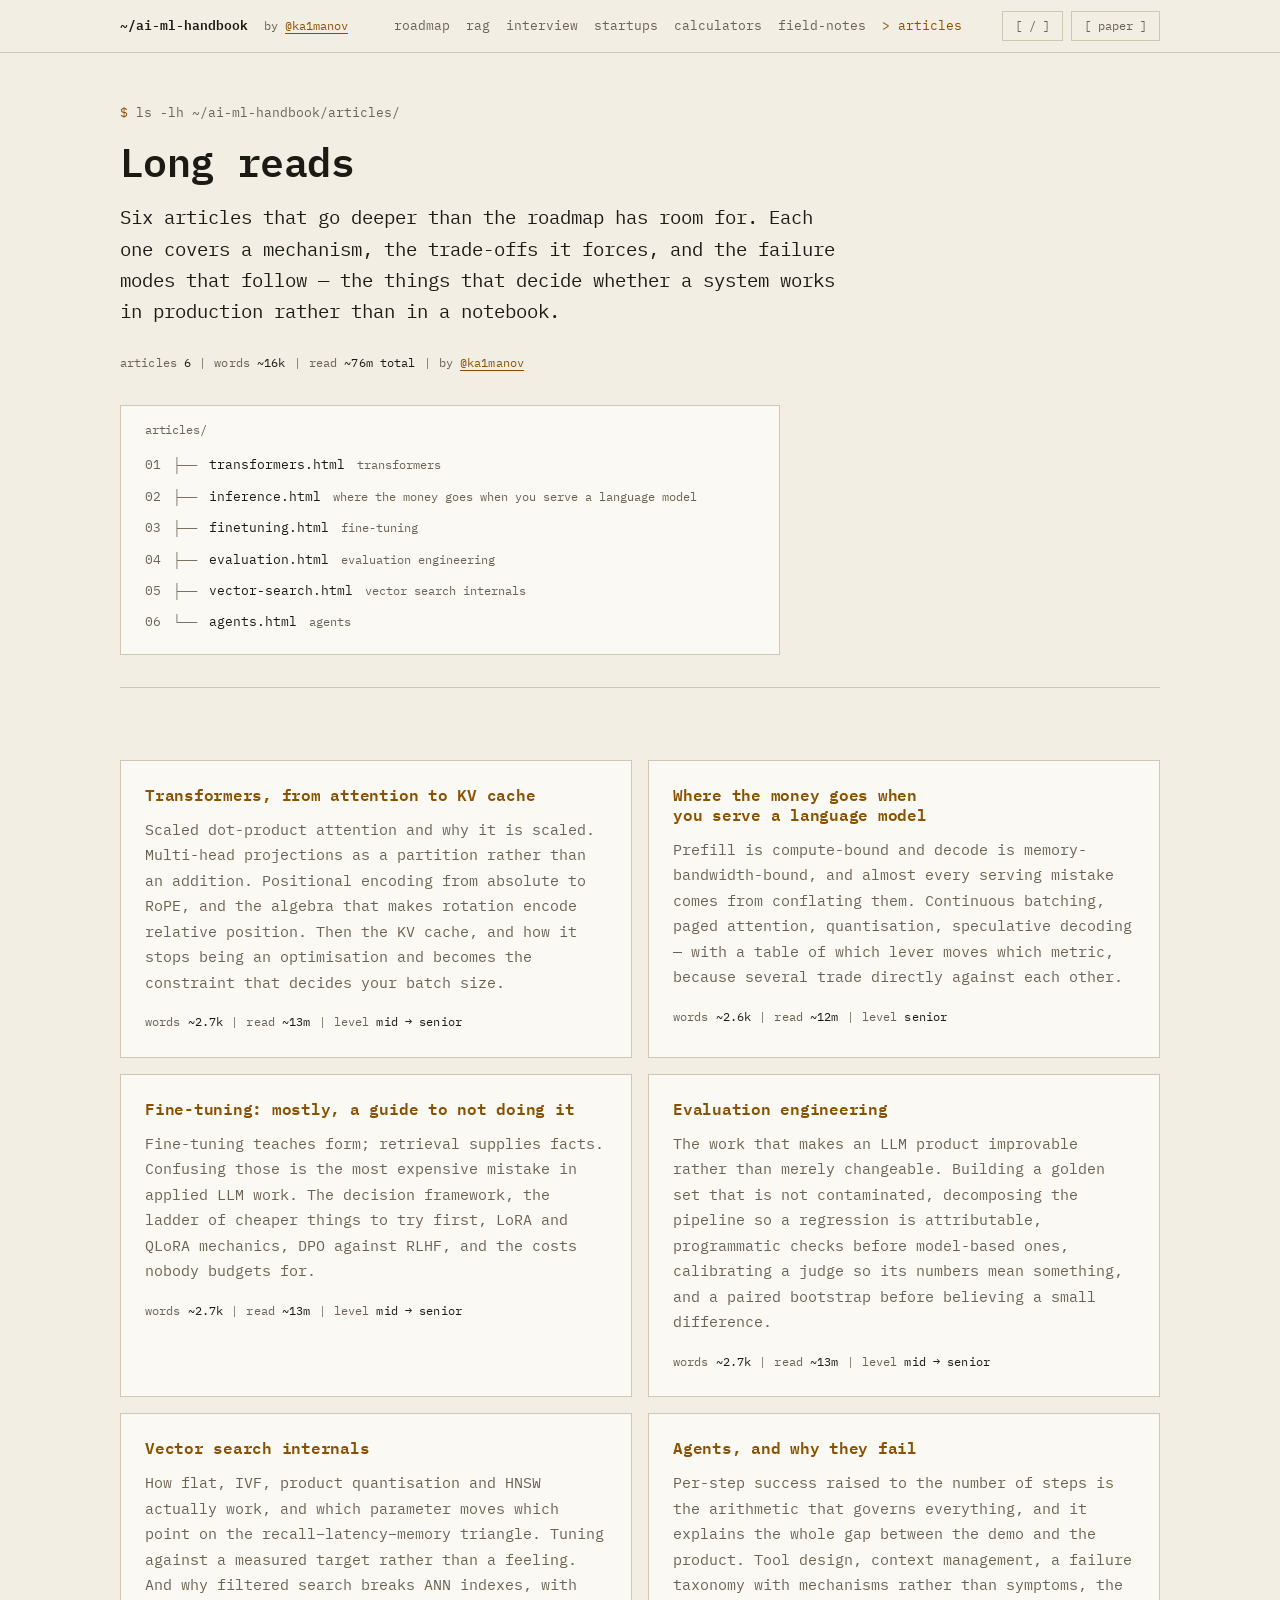
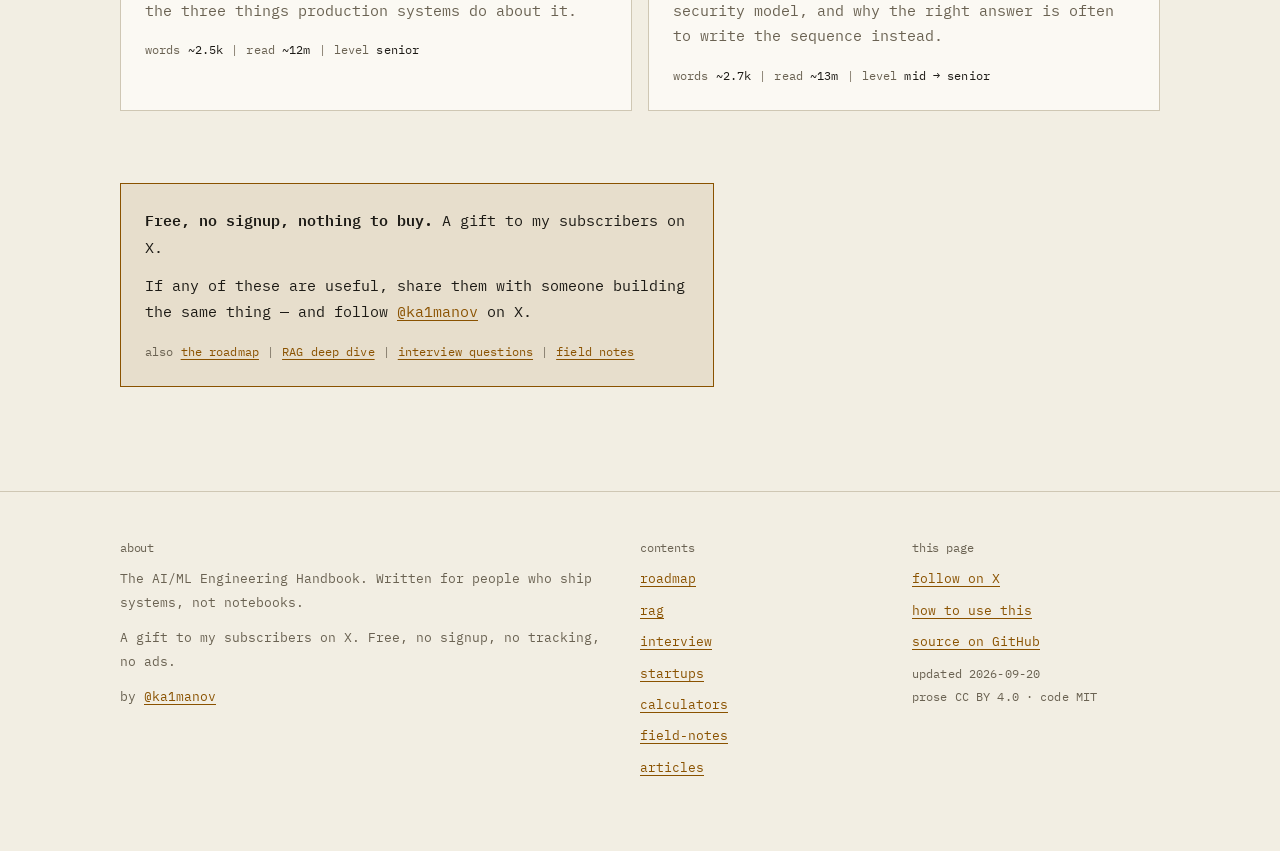
==== commit 0c73060a: "feat: three calculators, plus discoverability and a 404 page Calculators page: GPU memory and KV cac" ====
--- a/articles/index.html
+++ b/articles/index.html
@@ -14,7 +14,7 @@
 <meta property="og:image" content="https://ka1manov.github.io/ai-ml-handbook/assets/img/og-articles.png">
 <meta property="og:image:width" content="1200">
 <meta property="og:image:height" content="630">
-<meta property="og:image:alt" content="Long Reads on AI/ML Engineering — the AI/ML Engineering Handbook by @ka1manov">
+<meta property="og:image:alt" content="Terminal-style card reading "Long Reads on AI/ML Engineering". From the AI/ML Engineering Handbook by @ka1manov.">
 <meta name="twitter:card" content="summary_large_image">
 <meta name="twitter:site" content="@ka1manov">
 <meta name="twitter:creator" content="@ka1manov">
@@ -28,6 +28,7 @@
 <link rel="stylesheet" href="https://fonts.googleapis.com/css2?family=IBM+Plex+Mono:ital,wght@0,400;0,500;0,600;1,400&display=swap">
 <link rel="stylesheet" href="../assets/css/site.css">
 <link rel="icon" href="../assets/img/favicon.svg" type="image/svg+xml">
+<script type="application/ld+json">{"@context":"https://schema.org","@type":"WebSite","name":"Long Reads on AI/ML Engineering","description":"Six deep technical articles — transformer internals, inference economics, fine-tuning decisions, evaluation engineering, vector search internals, and agent architectures.","url":"https://ka1manov.github.io/ai-ml-handbook/articles/index.html","image":"https://ka1manov.github.io/ai-ml-handbook/assets/img/og-articles.png","inLanguage":"en","author":{"@type":"Person","name":"@ka1manov","url":"https://x.com/ka1manov"},"publisher":{"@type":"Person","name":"@ka1manov","url":"https://x.com/ka1manov"},"license":"https://creativecommons.org/licenses/by/4.0/","isAccessibleForFree":true,"dateModified":"2026-09-20"}</script>
 </head>
 <body>
 <a class="sr-only" href="#main">Skip to content</a>
@@ -40,6 +41,7 @@
       <a href="../rag.html">rag</a>
       <a href="../interview.html">interview</a>
       <a href="../startups.html">startups</a>
+      <a href="../calculators.html">calculators</a>
       <a href="../tips.html">field-notes</a>
       <a href="../articles/index.html">articles</a>
     </nav>
@@ -55,6 +57,7 @@
       <a href="../rag.html">rag</a>
       <a href="../interview.html">interview</a>
       <a href="../startups.html">startups</a>
+      <a href="../calculators.html">calculators</a>
       <a href="../tips.html">field-notes</a>
       <a href="../articles/index.html">articles</a>
     </nav>
@@ -141,6 +144,7 @@
         <li><a href="../rag.html">rag</a></li>
         <li><a href="../interview.html">interview</a></li>
         <li><a href="../startups.html">startups</a></li>
+        <li><a href="../calculators.html">calculators</a></li>
         <li><a href="../tips.html">field-notes</a></li>
         <li><a href="../articles/index.html">articles</a></li>
       </ul>
@@ -150,7 +154,8 @@
       <ul>
         <li><a href="https://x.com/ka1manov" rel="noopener" target="_blank">follow on X</a></li>
         <li><a href="../index.html#how-to-use">how to use this</a></li>
-        <li><span class="meta">prose CC BY 4.0<br>code MIT</span></li>
+        <li><a href="https://github.com/ka1manov/ai-ml-handbook" rel="noopener" target="_blank">source on GitHub</a></li>
+        <li><span class="meta">updated 2026-09-20<br>prose CC BY 4.0 · code MIT</span></li>
       </ul>
     </div>
   </div>
--- a/assets/css/site.css
+++ b/assets/css/site.css
@@ -141,6 +141,9 @@
   margin-inline: auto;
   padding-inline: clamp(16px, 4vw, 40px);
 }
+/* Only tables, diagrams and the rail use the extra room — .prose stays
+   pinned at its 66ch measure, so line length does not change. */
+@media (min-width: 1600px) { :root { --shell: 1320px; } }
 
 .prose { max-width: var(--measure); }
 .prose > * + * { margin-top: 1.1em; }
@@ -151,6 +154,24 @@
   -webkit-overflow-scrolling: touch;
   border: 1px solid var(--border);
   background: var(--bg-raised);
+}
+/* Four or more prose columns cannot fit the reading measure without
+   wrapping to an unreadable width, so they scroll instead. */
+.scroll-x--wide table { min-width: 880px; }
+.scroll-x--wide::after {
+  content: "← scroll →";
+  display: block;
+  padding: var(--sp-2) var(--sp-4);
+  border-top: 1px solid var(--border);
+  background: var(--bg-inset);
+  font-size: var(--micro);
+  color: var(--text-dim);
+  position: sticky;
+  left: 0;
+}
+@media (min-width: 1600px) {
+  /* The widened shell fits an 880px table whole; drop the affordance. */
+  .scroll-x--wide::after { display: none; }
 }
 
 .grid-2, .grid-3 { display: grid; gap: var(--sp-4); }
@@ -766,6 +787,119 @@
 .tip__n { flex: none; color: var(--text-dim); font-size: var(--step--1); width: 3ch; }
 .tip__body { min-width: 0; max-width: 66ch; font-size: var(--step-body); line-height: 1.8; }
 .tip__body b { display: block; color: var(--text); font-size: var(--step-0); margin-bottom: var(--sp-2); }
+
+/* --------------------------------------------------------------------------
+   17b. Calculators — inputs left, live readout right
+   -------------------------------------------------------------------------- */
+.calc {
+  display: grid;
+  gap: var(--sp-5);
+  margin-top: var(--sp-5);
+  align-items: start;
+}
+@media (min-width: 860px) { .calc { grid-template-columns: 1fr 1fr; } }
+
+.calc__panel { border: 1px solid var(--border); background: var(--bg-raised); }
+.calc__head {
+  display: flex;
+  align-items: center;
+  justify-content: space-between;
+  gap: var(--sp-3);
+  padding: var(--sp-2) var(--sp-4);
+  border-bottom: 1px solid var(--border);
+  background: var(--bg-inset);
+  font-size: var(--micro);
+  color: var(--text-dim);
+}
+.calc__head b { color: var(--accent); font-weight: 400; }
+.calc__body { padding: var(--sp-4); }
+
+/* inputs */
+.calc__field { margin-bottom: var(--sp-4); }
+.calc__field:last-child { margin-bottom: 0; }
+.calc__label {
+  display: block;
+  font-size: var(--micro);
+  color: var(--text-dim);
+  margin-bottom: var(--sp-2);
+}
+.calc__label .hint { color: var(--graph); }
+.calc__row { display: grid; gap: var(--sp-3); }
+@media (min-width: 480px) { .calc__row--2 { grid-template-columns: 1fr 1fr; } }
+
+.calc input[type="number"],
+.calc input[type="text"],
+.calc select {
+  width: 100%;
+  font-family: var(--font-mono);
+  font-size: var(--step--1);
+  color: var(--text);
+  background: var(--bg-inset);
+  border: 1px solid var(--border);
+  padding: var(--sp-2) var(--sp-3);
+  line-height: 1.6;
+}
+.calc select { cursor: pointer; }
+.calc input:focus-visible, .calc select:focus-visible { border-color: var(--accent); }
+
+/* segmented choice */
+.seg { display: flex; flex-wrap: wrap; gap: var(--sp-2); }
+.seg button {
+  flex: 1 1 auto;
+  min-width: 68px;
+  font-family: var(--font-mono);
+  font-size: var(--micro);
+  color: var(--text-dim);
+  background: var(--bg-inset);
+  border: 1px solid var(--border);
+  padding: var(--sp-2) var(--sp-2);
+  cursor: pointer;
+  line-height: 1.6;
+}
+.seg button:hover { color: var(--accent); }
+.seg button[aria-pressed="true"] {
+  color: var(--accent);
+  border-color: var(--accent);
+  background: var(--accent-soft);
+}
+
+/* readout */
+.out { font-size: var(--step--1); }
+.out__row {
+  display: flex;
+  align-items: baseline;
+  justify-content: space-between;
+  gap: var(--sp-3);
+  padding: var(--sp-2) 0;
+  border-bottom: 1px solid var(--border);
+}
+.out__row:last-child { border-bottom: 0; }
+.out__k { color: var(--text-dim); font-size: var(--micro); }
+.out__v { color: var(--accent); font-weight: 600; text-align: right; white-space: nowrap; }
+.out__v small { color: var(--text-dim); font-weight: 400; font-size: var(--micro); margin-left: var(--sp-2); }
+.out__row--total { border-top: 1px solid var(--graph); border-bottom: 0; margin-top: var(--sp-2); padding-top: var(--sp-3); }
+.out__row--total .out__k { color: var(--text); }
+.out__v--ok { color: var(--ok); }
+.out__v--warn { color: var(--warn); }
+.out__note {
+  margin-top: var(--sp-4);
+  padding-top: var(--sp-3);
+  border-top: 1px solid var(--border);
+  font-size: var(--micro);
+  color: var(--text-dim);
+  line-height: 1.65;
+}
+
+/* tiny bar for share-of-cost */
+.share { display: flex; height: 6px; border: 1px solid var(--border); margin-top: var(--sp-2); }
+.share i { display: block; height: 100%; }
+.share i:first-child { background: var(--accent); }
+.share i:last-child { background: var(--graph); }
+.share-key { display: flex; gap: var(--sp-4); margin-top: var(--sp-2); font-size: var(--micro); color: var(--text-dim); }
+.share-key b { font-weight: 400; }
+.share-key i { display: inline-block; width: 8px; height: 8px; margin-right: 4px; }
+.share-key .a { background: var(--accent); }
+.share-key .b { background: var(--graph); }
 
 /* --------------------------------------------------------------------------
    18. Diagrams
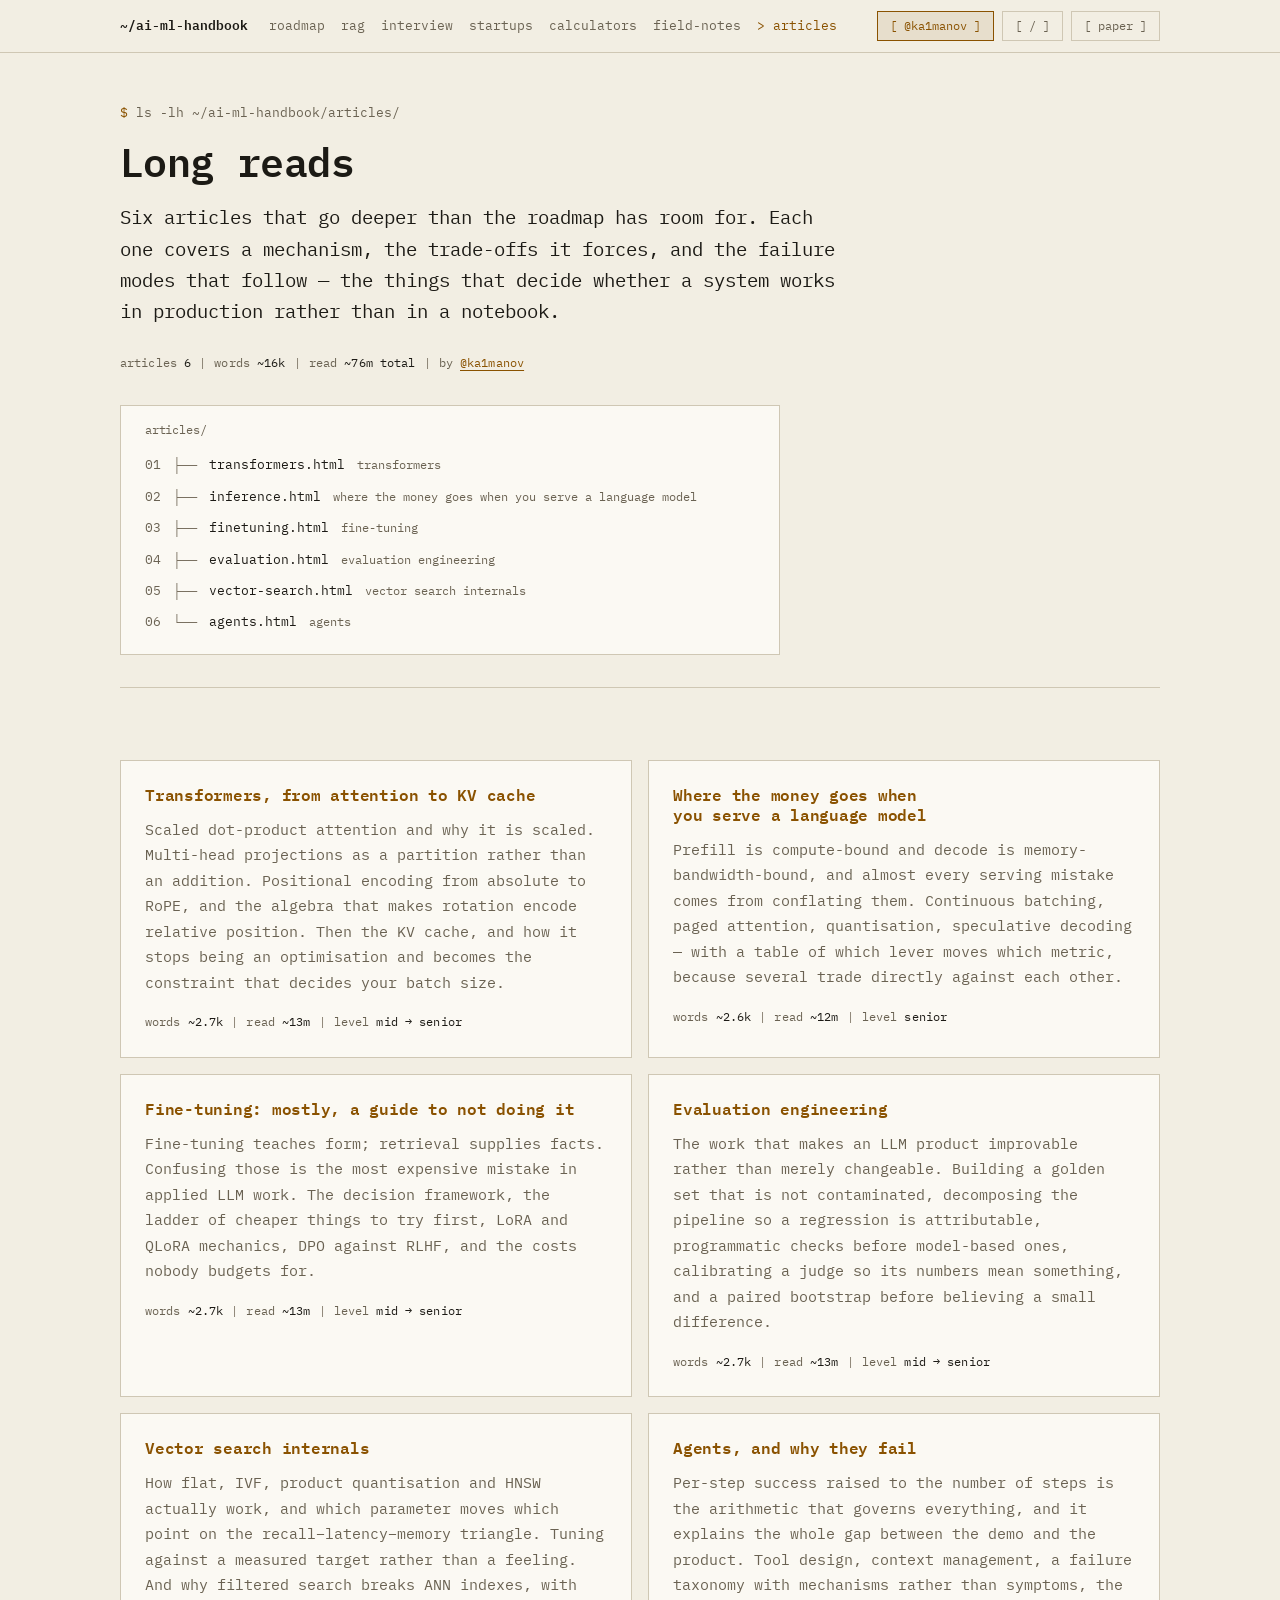
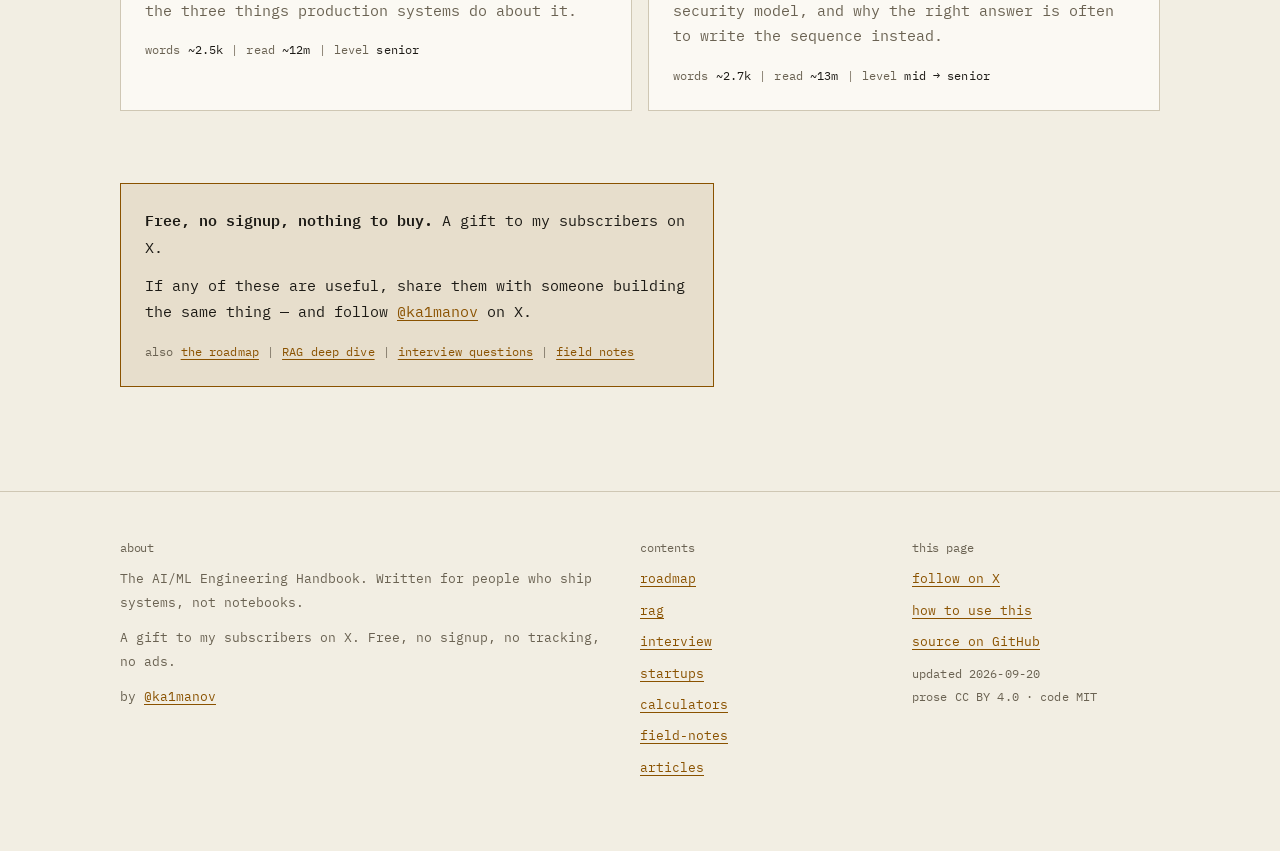
==== commit 85623717: "feat: start-here router and a persistent follow link The router asks who you are and gives an ordere" ====
--- a/articles/index.html
+++ b/articles/index.html
@@ -46,6 +46,7 @@
       <a href="../articles/index.html">articles</a>
     </nav>
     <div class="topbar__tools">
+      <a class="btn btn--follow" href="https://x.com/ka1manov" rel="me noopener" target="_blank">[ @ka1manov ]</a>
       <button class="btn" type="button" data-search-open aria-label="Search the handbook">[ / ]</button>
       <button class="btn" type="button" data-theme-toggle>[ crt ]</button>
       <button class="btn" type="button" data-nav-toggle>[ menu ]</button>
@@ -60,6 +61,7 @@
       <a href="../calculators.html">calculators</a>
       <a href="../tips.html">field-notes</a>
       <a href="../articles/index.html">articles</a>
+      <a class="navmenu__follow" href="https://x.com/ka1manov" rel="me noopener" target="_blank">follow @ka1manov on X →</a>
     </nav>
   </div>
 </header>
--- a/assets/css/site.css
+++ b/assets/css/site.css
@@ -426,7 +426,9 @@
 .topbar__by { display: none; }
 .topbar__brand-long { display: none; }
 @media (min-width: 560px) { .topbar__brand-long { display: inline; } }
-@media (min-width: 720px) {
+/* Shown only in the band where there is room: after the brand can afford
+   it, and before the full nav claims the space. */
+@media (min-width: 720px) and (max-width: 999px) {
   .topbar__by {
     display: inline;
     font-size: var(--micro);
@@ -447,7 +449,8 @@
 .topbar__tools { display: flex; gap: var(--sp-2); margin-left: auto; }
 @media (min-width: 1000px) {
   .topbar__links { display: flex; }
-  .topbar__tools { margin-left: var(--sp-5); }
+  .topbar__tools { margin-left: var(--sp-5); flex: none; }
+  .topbar__inner { flex-wrap: nowrap; }
 }
 
 .btn {
@@ -463,6 +466,33 @@
 }
 .btn:hover { color: var(--accent); border-color: var(--border-strong); }
 .btn[aria-pressed="true"] { color: var(--accent); border-color: var(--accent); }
+
+/* The one filled control on the page — it is the single thing being asked for. */
+.btn--follow {
+  display: none;
+  color: var(--accent);
+  border-color: var(--accent);
+  background: var(--accent-soft);
+  text-decoration: none;
+}
+.btn--follow:hover { background: var(--accent); color: var(--bg); border-color: var(--accent); }
+/* Above this width the follow button replaces the byline — they link to
+   the same place, and keeping both wraps the bar onto two rows. */
+@media (min-width: 1200px) {
+  .btn--follow { display: inline-block; }
+  /* One row, guaranteed: the nav's auto margin absorbs the line's free
+     space, which otherwise pushes the tools onto a second row. */
+  .topbar__inner { flex-wrap: nowrap; }
+  .topbar__links { min-width: 0; overflow: hidden; }
+  .topbar__tools { flex: none; }
+}
+
+.navmenu__follow {
+  margin-top: var(--sp-3);
+  padding-top: var(--sp-3) !important;
+  border-top: 1px solid var(--border);
+  color: var(--accent) !important;
+}
 
 .navmenu {
   display: grid;
@@ -787,6 +817,83 @@
 .tip__n { flex: none; color: var(--text-dim); font-size: var(--step--1); width: 3ch; }
 .tip__body { min-width: 0; max-width: 66ch; font-size: var(--step-body); line-height: 1.8; }
 .tip__body b { display: block; color: var(--text); font-size: var(--step-0); margin-bottom: var(--sp-2); }
+
+/* --------------------------------------------------------------------------
+   17a. Start-here router
+   -------------------------------------------------------------------------- */
+.router { border: 1px solid var(--border); background: var(--bg-raised); }
+.router__head {
+  display: flex; align-items: center; justify-content: space-between;
+  gap: var(--sp-3); flex-wrap: wrap;
+  padding: var(--sp-2) var(--sp-4);
+  border-bottom: 1px solid var(--border);
+  background: var(--bg-inset);
+  font-size: var(--micro); color: var(--text-dim);
+}
+.router__head b { color: var(--accent); font-weight: 400; }
+.router__body { padding: var(--sp-5); }
+@media (min-width: 720px) { .router__body { padding: var(--sp-6); } }
+
+.router__q { font-size: var(--step-0); margin-bottom: var(--sp-4); }
+.router__roles { display: grid; gap: var(--sp-2); }
+@media (min-width: 640px) { .router__roles { grid-template-columns: repeat(2, 1fr); } }
+@media (min-width: 1000px) { .router__roles { grid-template-columns: repeat(4, 1fr); } }
+
+.router__role {
+  text-align: left;
+  font-family: var(--font-mono);
+  color: var(--text);
+  background: var(--bg-inset);
+  border: 1px solid var(--border);
+  padding: var(--sp-3) var(--sp-4);
+  cursor: pointer;
+  line-height: 1.5;
+}
+.router__role:hover { border-color: var(--graph); }
+.router__role[aria-pressed="true"] {
+  border-color: var(--accent);
+  background: var(--accent-soft);
+}
+.router__role b { display: block; font-size: var(--step--1); font-weight: 600; }
+.router__role[aria-pressed="true"] b { color: var(--accent); }
+.router__role span { display: block; font-size: var(--micro); color: var(--text-dim); margin-top: 2px; }
+
+.path { margin-top: var(--sp-6); padding-top: var(--sp-5); border-top: 1px solid var(--border); }
+.path__lede { font-size: var(--step-body); color: var(--text); max-width: var(--measure); margin-bottom: var(--sp-5); }
+.path__lede b { color: var(--accent); font-weight: 600; }
+
+.path__steps { list-style: none; padding: 0; margin: 0; counter-reset: step; }
+.path__step {
+  counter-increment: step;
+  display: grid;
+  grid-template-columns: 2.6ch 1fr;
+  gap: var(--sp-3);
+  padding: var(--sp-3) 0;
+  border-bottom: 1px solid var(--border);
+  max-width: var(--measure);
+}
+.path__step:last-child { border-bottom: 0; }
+.path__step::before {
+  content: counter(step, decimal-leading-zero);
+  color: var(--graph);
+  font-size: var(--micro);
+  padding-top: 3px;
+}
+.path__step h4 { font-size: var(--step--1); font-weight: 600; margin: 0; color: var(--text); }
+.path__step h4 a { text-decoration: none; }
+.path__step h4 a:hover { text-decoration: underline; background: none; }
+.path__step p { margin-top: 3px; font-size: var(--micro); color: var(--text-dim); line-height: 1.65; }
+.path__step .t { color: var(--accent); }
+
+.path__total {
+  margin-top: var(--sp-5);
+  padding-top: var(--sp-3);
+  border-top: 1px solid var(--graph);
+  font-size: var(--micro);
+  color: var(--text-dim);
+  max-width: var(--measure);
+}
+.path__total b { color: var(--text); font-weight: 400; }
 
 /* --------------------------------------------------------------------------
    17b. Calculators — inputs left, live readout right
